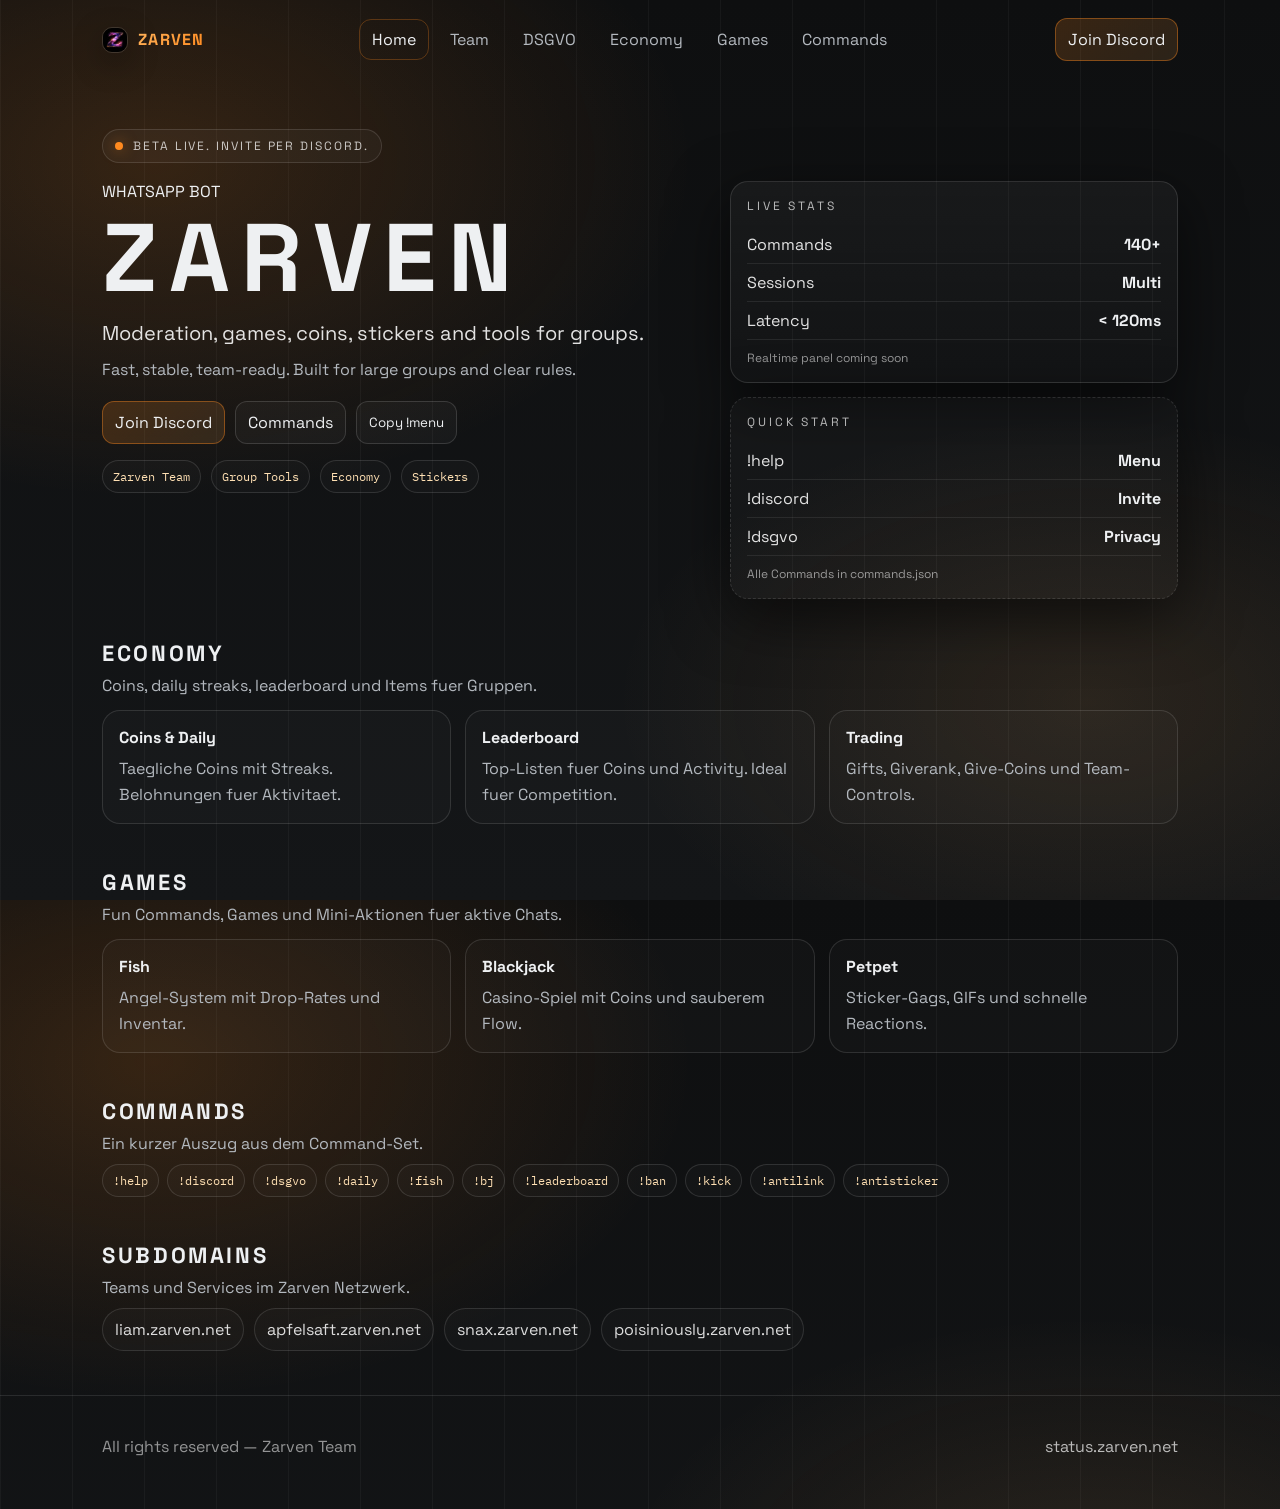
==== index.html @ 430eda23 "grau orange design" ====
<!DOCTYPE html>
<html lang="de">
  <head>
    <meta charset="UTF-8" />
    <meta name="viewport" content="width=device-width,initial-scale=1" />
    <title>Zarven</title>
    <meta name="description" content="Zarven WhatsApp Bot: Moderation, Games, Coins, Sticker, Economy und Tools." />
    <link rel="icon" href="./assets/logo.jpg" type="image/jpeg" />
    <link rel="manifest" href="./assets/manifest.webmanifest" />
    <meta name="theme-color" content="#ff6b00" />
    <link rel="stylesheet" href="./assets/styles.css" />
  </head>
  <body class="home">
    <a class="skip" href="#main">Zum Inhalt</a>

    <header class="topbar" id="home">
      <div class="wrap">
        <a class="brand" href="./index.html" aria-label="Zarven Home">
          <img class="brandLogo" src="./assets/logo.jpg" alt="" width="26" height="26" />
          <span>ZARVEN</span>
        </a>

        <nav class="nav" aria-label="Navigation">
          <a href="./index.html" data-page="home">Home</a>
          <a href="./team/" data-page="team">Team</a>
          <a href="./dsgvo/" data-page="dsgvo">DSGVO</a>
          <a href="#economy">Economy</a>
          <a href="#games">Games</a>
          <a href="#commands">Commands</a>
        </nav>

        <div class="pillbar">
          <a class="btn primary" href="https://discord.gg/UA7vqsvMNF" target="_blank" rel="noreferrer">Join Discord</a>
        </div>
      </div>
    </header>

    <main id="main" class="wrap homeMain">
      <section class="heroWrap" aria-label="Home">
        <div class="beta">
          <span class="betaDot"></span>
          <span>Beta live. Invite per Discord.</span>
        </div>

        <div class="heroGrid">
          <div class="heroCopy">
            <div class="eyebrow">WHATSAPP BOT</div>
            <h1 class="heroTitle">ZARVEN</h1>
            <p class="heroLead" data-i18n="home.tag">Moderation, Games, Coins, Sticker und Tools für Gruppen.</p>
            <p class="heroText" data-i18n="home.about">Schnell, stabil, teamfähig. Gebaut für grosse Gruppen und klare Regeln.</p>
            <div class="heroActions">
              <a class="btn primary" href="https://discord.gg/UA7vqsvMNF" target="_blank" rel="noreferrer">Join Discord</a>
              <a class="btn" href="#commands">Commands</a>
              <button class="btn" type="button" data-copy="!menu">Copy !menu</button>
            </div>
            <div class="heroMeta">
              <span class="metaPill">Zarven Team</span>
              <span class="metaPill">Group Tools</span>
              <span class="metaPill">Economy</span>
              <span class="metaPill">Stickers</span>
            </div>
          </div>
          <div class="heroPanel">
            <div class="panelCard">
              <div class="panelTitle">Live Stats</div>
              <div class="panelRow">
                <span>Commands</span><strong>140+</strong>
              </div>
              <div class="panelRow">
                <span>Sessions</span><strong>Multi</strong>
              </div>
              <div class="panelRow">
                <span>Latency</span><strong>&lt; 120ms</strong>
              </div>
              <div class="panelHint">Realtime panel coming soon</div>
            </div>
            <div class="panelCard ghost">
              <div class="panelTitle">Quick Start</div>
              <div class="panelRow">
                <span>!help</span><strong>Menu</strong>
              </div>
              <div class="panelRow">
                <span>!discord</span><strong>Invite</strong>
              </div>
              <div class="panelRow">
                <span>!dsgvo</span><strong>Privacy</strong>
              </div>
              <div class="panelHint">Alle Commands in commands.json</div>
            </div>
          </div>
        </div>
      </section>

      <section class="section" id="economy" aria-label="Economy">
        <div class="sectionHead">
          <h2>Economy</h2>
          <p>Coins, daily streaks, leaderboard und Items fuer Gruppen.</p>
        </div>
        <div class="cardGrid">
          <div class="featureCard">
            <h3>Coins & Daily</h3>
            <p>Taegliche Coins mit Streaks. Belohnungen fuer Aktivitaet.</p>
          </div>
          <div class="featureCard">
            <h3>Leaderboard</h3>
            <p>Top-Listen fuer Coins und Activity. Ideal fuer Competition.</p>
          </div>
          <div class="featureCard">
            <h3>Trading</h3>
            <p>Gifts, Giverank, Give-Coins und Team-Controls.</p>
          </div>
        </div>
      </section>

      <section class="section" id="games" aria-label="Games">
        <div class="sectionHead">
          <h2>Games</h2>
          <p>Fun Commands, Games und Mini-Aktionen fuer aktive Chats.</p>
        </div>
        <div class="cardGrid">
          <div class="featureCard">
            <h3>Fish</h3>
            <p>Angel-System mit Drop-Rates und Inventar.</p>
          </div>
          <div class="featureCard">
            <h3>Blackjack</h3>
            <p>Casino-Spiel mit Coins und sauberem Flow.</p>
          </div>
          <div class="featureCard">
            <h3>Petpet</h3>
            <p>Sticker-Gags, GIFs und schnelle Reactions.</p>
          </div>
        </div>
      </section>

      <section class="section" id="commands" aria-label="Commands">
        <div class="sectionHead">
          <h2>Commands</h2>
          <p>Ein kurzer Auszug aus dem Command-Set.</p>
        </div>
        <div class="cmdRow">
          <span class="cmdPill">!help</span>
          <span class="cmdPill">!discord</span>
          <span class="cmdPill">!dsgvo</span>
          <span class="cmdPill">!daily</span>
          <span class="cmdPill">!fish</span>
          <span class="cmdPill">!bj</span>
          <span class="cmdPill">!leaderboard</span>
          <span class="cmdPill">!ban</span>
          <span class="cmdPill">!kick</span>
          <span class="cmdPill">!antilink</span>
          <span class="cmdPill">!antisticker</span>
        </div>
      </section>

      <section class="section" aria-label="Services">
        <div class="sectionHead">
          <h2>Subdomains</h2>
          <p>Teams und Services im Zarven Netzwerk.</p>
        </div>
        <div class="serviceGrid">
          <a class="servicePill" href="https://liam.zarven.net" target="_blank" rel="noreferrer">liam.zarven.net</a>
          <a class="servicePill" href="https://apfelsaft.zarven.net" target="_blank" rel="noreferrer">apfelsaft.zarven.net</a>
          <a class="servicePill" href="https://snax.zarven.net" target="_blank" rel="noreferrer">snax.zarven.net</a>
          <a class="servicePill" href="https://poisiniously.zarven.net" target="_blank" rel="noreferrer">poisiniously.zarven.net</a>
        </div>
      </section>
    </main>

    <footer>
      <div class="wrap footerRow">
        <div>All rights reserved — Zarven Team</div>
        <div class="footerLinks">
          <a href="https://status.zarven.net" target="_blank" rel="noreferrer">status.zarven.net</a>
        </div>
      </div>
    </footer>

    <div id="toast" class="toast" role="status" aria-live="polite"></div>
    <script src="./assets/app.js" defer></script>
  </body>
</html>
---- assets/styles.css ----
@import url("https://fonts.googleapis.com/css2?family=Space+Grotesk:wght@400;500;700&family=IBM+Plex+Mono:wght@400;600&display=swap");

:root{
  --bg0:#0e0f10;
  --bg1:#141618;
  --text:#eef0f2;
  --muted:#b3b8be;
  --line:rgba(255,255,255,.10);
  --shadow: 0 18px 60px rgba(0,0,0,.55);
  --accent:#ff8a1f;
  --accent2:#ffb25a;
  --accent3:#ffe0b3;
  --radius:22px;
  --radius2:14px;
  --max:1120px;
  --focus: 0 0 0 3px rgba(255,138,31,.35);
  --mono: "IBM Plex Mono", ui-monospace, SFMono-Regular, Menlo, Monaco, Consolas, "Liberation Mono", "Courier New", monospace;
  --sans: "Space Grotesk", ui-sans-serif, system-ui, -apple-system, Segoe UI, Roboto, Ubuntu, Cantarell, Noto Sans, Arial, "Apple Color Emoji","Segoe UI Emoji";
}

*{box-sizing:border-box}
html{color-scheme:dark}
html,body{height:100%}
body{
  margin:0;
  font-family:var(--sans);
  color:var(--text);
  background:
    radial-gradient(900px 560px at 12% 18%, rgba(255,138,31,.16) 0%, transparent 60%),
    radial-gradient(860px 520px at 85% 78%, rgba(255,178,90,.10) 0%, transparent 55%),
    repeating-linear-gradient(90deg, rgba(255,255,255,.04), rgba(255,255,255,.04) 1px, transparent 1px, transparent 72px),
    linear-gradient(180deg, var(--bg0), var(--bg1));
}

a{color:inherit}
img{max-width:100%; height:auto}
button{font-family:inherit}

.skip{
  position:absolute;
  left:-999px;
  top:12px;
  padding:10px 14px;
  border-radius:12px;
  background:rgba(255,138,31,.18);
  border:1px solid rgba(255,138,31,.35);
}
.skip:focus{left:12px; outline:none; box-shadow:var(--focus)}

.wrap{max-width:var(--max); margin:0 auto; padding:22px}
.topbar{
  position:sticky;
  top:0;
  z-index:50;
  backdrop-filter:saturate(1.2) blur(10px);
  background:rgba(8,8,10,.55);
  border-bottom:1px solid var(--line);
}
.topbar .wrap{
  display:flex;
  align-items:center;
  justify-content:space-between;
  gap:14px;
}
.brand{
  display:flex;
  align-items:center;
  gap:10px;
  text-decoration:none;
  letter-spacing:.08em;
  font-weight:700;
}
.brand svg{width:22px; height:22px}
.brandLogo{
  width:26px;
  height:26px;
  border-radius:10px;
  border:1px solid rgba(255,255,255,.12);
  box-shadow: 0 10px 30px rgba(0,0,0,.35);
  object-fit:cover;
}
.brand span{
  background:linear-gradient(135deg, var(--accent2), var(--accent));
  -webkit-background-clip:text;
  background-clip:text;
  color:transparent;
}

.nav{
  display:flex;
  align-items:center;
  gap:8px;
  flex-wrap:wrap;
  justify-content:flex-end;
}
.nav a{
  text-decoration:none;
  padding:9px 12px;
  border-radius:12px;
  border:1px solid transparent;
  color:var(--muted);
}
.nav a:hover{
  color:var(--text);
  border-color:rgba(255,255,255,.12);
  background:rgba(255,255,255,.03);
}
.nav a[aria-current="page"]{
  color:var(--text);
  border-color:rgba(255,138,31,.28);
  background:rgba(255,138,31,.08);
}

.pillbar{display:flex; gap:8px; align-items:center; justify-content:flex-end; flex-wrap:wrap}
.btn{
  display:inline-flex;
  align-items:center;
  gap:8px;
  padding:10px 12px;
  border-radius:12px;
  border:1px solid rgba(255,255,255,.14);
  background:rgba(255,255,255,.03);
  color:var(--text);
  text-decoration:none;
  cursor:pointer;
  transition:transform .08s ease, background .2s ease, border-color .2s ease;
}
.btn:hover{background:rgba(255,255,255,.06)}
.btn:active{transform:translateY(1px)}
.btn:focus{outline:none; box-shadow:var(--focus)}
.btn.primary{
  border-color:rgba(255,138,31,.40);
  background:linear-gradient(135deg, rgba(255,138,31,.18), rgba(255,178,90,.12));
}
.btn.primary:hover{border-color:rgba(255,138,31,.70)}
.btn.discord{
  border-color:rgba(88,101,242,.55);
  background:linear-gradient(135deg, rgba(88,101,242,.22), rgba(88,101,242,.08));
}
.btn.discord:hover{border-color:rgba(88,101,242,.85)}
.btn .icon{width:18px; height:18px; display:inline-block}

.hero{padding:44px 0 24px}
.heroGrid{
  display:grid;
  grid-template-columns: 1.15fr .85fr;
  gap:18px;
  align-items:stretch;
}
.panel{
  background:linear-gradient(180deg, rgba(255,255,255,.03), rgba(255,255,255,.01));
  border:1px solid var(--line);
  border-radius:var(--radius);
  box-shadow:var(--shadow);
}
.panelInner{padding:22px}
.title{
  font-size:clamp(34px, 5vw, 64px);
  line-height:1.04;
  letter-spacing:.08em;
  margin:0;
}
.title .grad{
  background:linear-gradient(135deg, var(--accent2), var(--accent));
  -webkit-background-clip:text;
  background-clip:text;
  color:transparent;
}
.lead{
  margin:14px 0 0;
  color:var(--muted);
  font-size:clamp(15px, 1.4vw, 18px);
  line-height:1.6;
}

.quick{display:grid; grid-template-columns:1fr; gap:12px}
.chip{
  display:flex;
  align-items:flex-start;
  gap:12px;
  padding:14px;
  border-radius:var(--radius2);
  border:1px solid rgba(255,255,255,.10);
  background:rgba(0,0,0,.15);
}
.chip .k{
  width:34px;
  height:34px;
  border-radius:12px;
  display:grid;
  place-items:center;
  background:rgba(255,138,31,.14);
  border:1px solid rgba(255,138,31,.26);
  flex:0 0 auto;
}
.chip h3{margin:0; font-size:14px; letter-spacing:.04em}
.chip p{margin:6px 0 0; color:var(--muted); font-size:13px; line-height:1.45}

.grid{
  display:grid;
  grid-template-columns:repeat(12, 1fr);
  gap:14px;
  padding:24px 0 40px;
}
.card{
  grid-column:span 4;
  padding:18px;
  border-radius:var(--radius);
  border:1px solid var(--line);
  background:linear-gradient(180deg, rgba(255,255,255,.03), rgba(255,255,255,.01));
}
.card h2{margin:0; font-size:16px; letter-spacing:.08em; text-transform:uppercase}
.card p{margin:10px 0 0; color:var(--muted); line-height:1.6}
.card ul{margin:10px 0 0; padding:0 0 0 18px; color:var(--muted); line-height:1.7}

.sep{height:1px; background:var(--line); margin:10px 0 0}
.small{font-size:12px; color:rgba(255,255,255,.55)}

.form{
  display:grid;
  grid-template-columns: 1fr 1fr;
  gap:12px;
  margin-top:12px;
}
.field{display:flex; flex-direction:column; gap:6px}
.field label{font-size:12px; color:rgba(255,255,255,.70); letter-spacing:.06em; text-transform:uppercase}
.field input,.field textarea{
  padding:12px 12px;
  border-radius:14px;
  border:1px solid rgba(255,255,255,.14);
  background:rgba(0,0,0,.18);
  color:var(--text);
}
.field input:focus,.field textarea:focus{outline:none; box-shadow:var(--focus); border-color:rgba(255,107,0,.45)}
.field textarea{min-height:120px; resize:vertical}
.form .wide{grid-column:1/-1}

.toast{
  position:fixed;
  left:50%;
  bottom:18px;
  transform:translateX(-50%);
  padding:10px 12px;
  border-radius:14px;
  border:1px solid rgba(255,255,255,.14);
  background:rgba(10,10,12,.70);
  backdrop-filter: blur(10px);
  box-shadow: var(--shadow);
  color:rgba(255,255,255,.88);
  font-size:13px;
  opacity:0;
  pointer-events:none;
  transition: opacity .18s ease, transform .18s ease;
}
.toast.show{opacity:1; transform:translateX(-50%) translateY(-2px)}

footer{
  border-top:1px solid var(--line);
  padding:18px 0 30px;
  color:rgba(255,255,255,.55);
}
footer .wrap{
  display:flex;
  align-items:center;
  justify-content:space-between;
  gap:12px;
  flex-wrap:wrap;
}
.footerRow a{
  color:rgba(255,255,255,.70);
  text-decoration:none;
}
.footerRow a:hover{color:var(--text)}
.footerLinks{display:flex; gap:12px; align-items:center; flex-wrap:wrap}

/* Home (fullscreen, no cards) */
body.home .topbar{
  background:transparent;
  border-bottom:0;
  backdrop-filter:none;
}
body.home .topbar .wrap{padding-top:18px; padding-bottom:18px}
body.home .nav a{background:transparent}

.homeMain{
  min-height:calc(100vh - 96px - 76px);
  display:block;
}
.heroWrap{padding:28px 0 18px}
.beta{
  display:inline-flex;
  align-items:center;
  gap:10px;
  font-size:12px;
  letter-spacing:.16em;
  text-transform:uppercase;
  color:rgba(255,255,255,.75);
  padding:8px 12px;
  border:1px solid rgba(255,255,255,.12);
  border-radius:999px;
  background:rgba(255,255,255,.03);
}
.betaDot{
  width:8px;
  height:8px;
  border-radius:50%;
  background:var(--accent);
  box-shadow:0 0 14px rgba(255,138,31,.55);
}
.heroGrid{
  display:grid;
  grid-template-columns:1.15fr .85fr;
  gap:22px;
  align-items:stretch;
  margin-top:18px;
}
.heroCopy{animation:fadeUp .6s ease both}
.heroPanel{display:grid; gap:14px; animation:fadeUp .8s ease both}
.heroTitle{
  font-size:clamp(48px, 9vw, 96px);
  line-height:1;
  letter-spacing:.12em;
  margin:8px 0 0;
  color:var(--text);
}
.heroLead{
  margin:14px 0 0;
  font-size:clamp(16px, 1.8vw, 20px);
  color:rgba(255,255,255,.88);
  max-width:60ch;
}
.heroText{
  margin:10px 0 0;
  color:var(--muted);
  line-height:1.7;
  max-width:64ch;
}
.heroActions{
  display:flex;
  gap:10px;
  flex-wrap:wrap;
  margin-top:18px;
}
.heroMeta{
  display:flex;
  gap:10px;
  flex-wrap:wrap;
  margin-top:16px;
}
.metaPill{
  font-family:var(--mono);
  font-size:12px;
  padding:8px 10px;
  border-radius:999px;
  border:1px solid rgba(255,255,255,.12);
  color:var(--accent3);
  background:rgba(255,255,255,.02);
}
.panelCard{
  border:1px solid rgba(255,255,255,.12);
  border-radius:18px;
  padding:16px;
  background:linear-gradient(180deg, rgba(255,255,255,.04), rgba(255,255,255,.01));
  box-shadow:var(--shadow);
}
.panelCard.ghost{
  background:rgba(255,255,255,.02);
  border-style:dashed;
}
.panelTitle{
  font-size:12px;
  letter-spacing:.24em;
  text-transform:uppercase;
  color:rgba(255,255,255,.70);
  margin-bottom:12px;
}
.panelRow{
  display:flex;
  justify-content:space-between;
  padding:8px 0;
  border-bottom:1px solid rgba(255,255,255,.08);
  color:rgba(255,255,255,.88);
}
.panelRow strong{color:var(--text)}
.panelRow:last-of-type{border-bottom:0}
.panelHint{
  margin-top:10px;
  font-size:12px;
  color:rgba(255,255,255,.55);
}
.section{padding:22px 0}
.sectionHead h2{
  margin:0;
  font-size:22px;
  letter-spacing:.12em;
  text-transform:uppercase;
}
.sectionHead p{
  margin:8px 0 0;
  color:var(--muted);
}
.cardGrid{
  display:grid;
  grid-template-columns:repeat(3, 1fr);
  gap:14px;
  margin-top:14px;
}
.featureCard{
  border:1px solid rgba(255,255,255,.12);
  border-radius:18px;
  padding:16px;
  background:rgba(255,255,255,.02);
}
.featureCard h3{
  margin:0;
  font-size:16px;
}
.featureCard p{
  margin:8px 0 0;
  color:var(--muted);
  line-height:1.6;
}
.cmdRow{
  display:flex;
  flex-wrap:wrap;
  gap:8px;
  margin-top:10px;
}
.cmdPill{
  font-family:var(--mono);
  font-size:12px;
  padding:8px 10px;
  border-radius:999px;
  border:1px solid rgba(255,255,255,.12);
  background:rgba(255,255,255,.02);
  color:var(--accent3);
}
.homeServices{margin-top:18px}
.serviceGrid{
  display:flex;
  flex-wrap:wrap;
  gap:10px;
  margin-top:10px;
}
.servicePill{
  display:inline-flex;
  align-items:center;
  padding:10px 12px;
  border-radius:999px;
  border:1px solid rgba(255,255,255,.12);
  background:rgba(255,255,255,.02);
  text-decoration:none;
  color:rgba(255,255,255,.85);
}
.servicePill:hover{
  background:rgba(255,255,255,.05);
  border-color:rgba(255,255,255,.18);
  color:var(--text);
}
.homeMeta{margin-top:18px}

@keyframes fadeUp{
  from{opacity:0; transform:translateY(10px)}
  to{opacity:1; transform:translateY(0)}
}

@media (max-width: 920px){
  .heroGrid{grid-template-columns:1fr}
  .card{grid-column:span 6}
  .homeGrid{grid-template-columns:1fr}
  .cardGrid{grid-template-columns:1fr}
}
@media (max-width: 620px){
  .wrap{padding:16px}
  .card{grid-column:1/-1}
  .form{grid-template-columns:1fr}
  .homeMain{min-height:calc(100vh - 84px - 86px)}
}
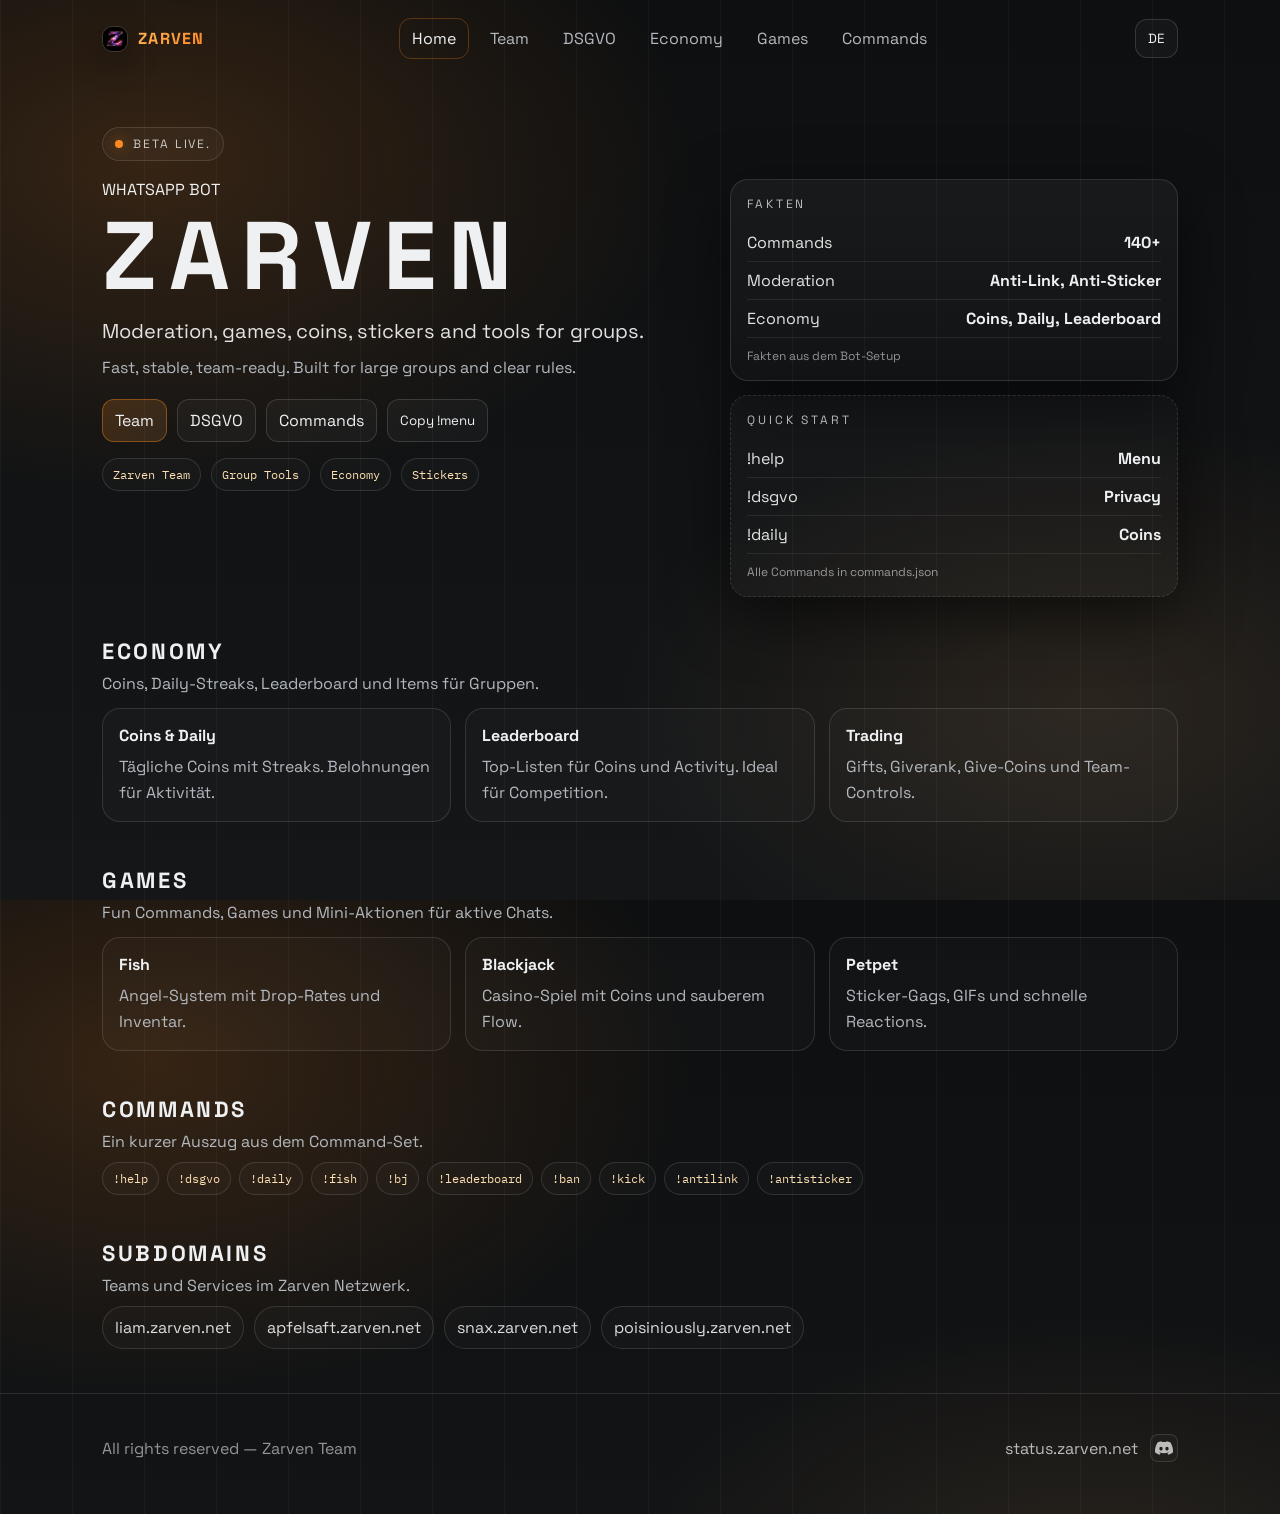
==== commit bbe48c60: "Umlaute, Discord nur im Footer" ====
--- a/index.html
+++ b/index.html
@@ -30,7 +30,7 @@
         </nav>
 
         <div class="pillbar">
-          <a class="btn primary" href="https://discord.gg/UA7vqsvMNF" target="_blank" rel="noreferrer">Join Discord</a>
+          <button class="btn" id="langBtn" type="button" aria-pressed="false">EN</button>
         </div>
       </div>
     </header>
@@ -39,7 +39,7 @@
       <section class="heroWrap" aria-label="Home">
         <div class="beta">
           <span class="betaDot"></span>
-          <span>Beta live. Invite per Discord.</span>
+          <span>Beta live.</span>
         </div>
 
         <div class="heroGrid">
@@ -47,9 +47,10 @@
             <div class="eyebrow">WHATSAPP BOT</div>
             <h1 class="heroTitle">ZARVEN</h1>
             <p class="heroLead" data-i18n="home.tag">Moderation, Games, Coins, Sticker und Tools für Gruppen.</p>
-            <p class="heroText" data-i18n="home.about">Schnell, stabil, teamfähig. Gebaut für grosse Gruppen und klare Regeln.</p>
+            <p class="heroText" data-i18n="home.about">Schnell, stabil, teamfähig. Gebaut für große Gruppen und klare Regeln.</p>
             <div class="heroActions">
-              <a class="btn primary" href="https://discord.gg/UA7vqsvMNF" target="_blank" rel="noreferrer">Join Discord</a>
+              <a class="btn primary" href="./team/">Team</a>
+              <a class="btn" href="./dsgvo/">DSGVO</a>
               <a class="btn" href="#commands">Commands</a>
               <button class="btn" type="button" data-copy="!menu">Copy !menu</button>
             </div>
@@ -62,17 +63,17 @@
           </div>
           <div class="heroPanel">
             <div class="panelCard">
-              <div class="panelTitle">Live Stats</div>
+              <div class="panelTitle">Fakten</div>
               <div class="panelRow">
                 <span>Commands</span><strong>140+</strong>
               </div>
               <div class="panelRow">
-                <span>Sessions</span><strong>Multi</strong>
+                <span>Moderation</span><strong>Anti-Link, Anti-Sticker</strong>
               </div>
               <div class="panelRow">
-                <span>Latency</span><strong>&lt; 120ms</strong>
+                <span>Economy</span><strong>Coins, Daily, Leaderboard</strong>
               </div>
-              <div class="panelHint">Realtime panel coming soon</div>
+              <div class="panelHint">Fakten aus dem Bot-Setup</div>
             </div>
             <div class="panelCard ghost">
               <div class="panelTitle">Quick Start</div>
@@ -80,10 +81,10 @@
                 <span>!help</span><strong>Menu</strong>
               </div>
               <div class="panelRow">
-                <span>!discord</span><strong>Invite</strong>
+                <span>!dsgvo</span><strong>Privacy</strong>
               </div>
               <div class="panelRow">
-                <span>!dsgvo</span><strong>Privacy</strong>
+                <span>!daily</span><strong>Coins</strong>
               </div>
               <div class="panelHint">Alle Commands in commands.json</div>
             </div>
@@ -94,16 +95,16 @@
       <section class="section" id="economy" aria-label="Economy">
         <div class="sectionHead">
           <h2>Economy</h2>
-          <p>Coins, daily streaks, leaderboard und Items fuer Gruppen.</p>
+          <p>Coins, Daily-Streaks, Leaderboard und Items für Gruppen.</p>
         </div>
         <div class="cardGrid">
           <div class="featureCard">
             <h3>Coins & Daily</h3>
-            <p>Taegliche Coins mit Streaks. Belohnungen fuer Aktivitaet.</p>
+            <p>Tägliche Coins mit Streaks. Belohnungen für Aktivität.</p>
           </div>
           <div class="featureCard">
             <h3>Leaderboard</h3>
-            <p>Top-Listen fuer Coins und Activity. Ideal fuer Competition.</p>
+            <p>Top-Listen für Coins und Activity. Ideal für Competition.</p>
           </div>
           <div class="featureCard">
             <h3>Trading</h3>
@@ -115,7 +116,7 @@
       <section class="section" id="games" aria-label="Games">
         <div class="sectionHead">
           <h2>Games</h2>
-          <p>Fun Commands, Games und Mini-Aktionen fuer aktive Chats.</p>
+          <p>Fun Commands, Games und Mini-Aktionen für aktive Chats.</p>
         </div>
         <div class="cardGrid">
           <div class="featureCard">
@@ -140,7 +141,6 @@
         </div>
         <div class="cmdRow">
           <span class="cmdPill">!help</span>
-          <span class="cmdPill">!discord</span>
           <span class="cmdPill">!dsgvo</span>
           <span class="cmdPill">!daily</span>
           <span class="cmdPill">!fish</span>
@@ -172,6 +172,11 @@
         <div>All rights reserved — Zarven Team</div>
         <div class="footerLinks">
           <a href="https://status.zarven.net" target="_blank" rel="noreferrer">status.zarven.net</a>
+          <a class="discordIconLink" href="https://discord.gg/UA7vqsvMNF" target="_blank" rel="noreferrer" aria-label="Discord">
+            <svg viewBox="0 0 24 24" aria-hidden="true">
+              <path fill="currentColor" d="M20.317 4.37a19.791 19.791 0 0 0-4.885-1.515.074.074 0 0 0-.079.037c-.21.375-.444.864-.608 1.25a18.27 18.27 0 0 0-5.487 0 12.64 12.64 0 0 0-.617-1.25.077.077 0 0 0-.079-.037A19.736 19.736 0 0 0 3.677 4.37a.07.07 0 0 0-.032.027C.533 9.046-.32 13.58.099 18.057a.082.082 0 0 0 .031.057 19.9 19.9 0 0 0 5.993 3.03.078.078 0 0 0 .084-.028 14.09 14.09 0 0 0 1.226-1.994.076.076 0 0 0-.041-.106 13.107 13.107 0 0 1-1.872-.892.077.077 0 0 1-.008-.128 10.2 10.2 0 0 0 .372-.292.074.074 0 0 1 .077-.01c3.928 1.793 8.18 1.793 12.062 0a.074.074 0 0 1 .078.01c.12.098.246.198.373.292a.077.077 0 0 1-.006.127 12.299 12.299 0 0 1-1.873.892.077.077 0 0 0-.041.107c.36.698.772 1.362 1.225 1.993a.076.076 0 0 0 .084.028 19.839 19.839 0 0 0 6.002-3.03.077.077 0 0 0 .032-.054c.5-5.177-.838-9.674-3.549-13.66a.061.061 0 0 0-.031-.03zM8.02 15.33c-1.183 0-2.157-1.085-2.157-2.419 0-1.333.956-2.419 2.157-2.419 1.21 0 2.176 1.096 2.157 2.42 0 1.333-.956 2.418-2.157 2.418zm7.975 0c-1.183 0-2.157-1.085-2.157-2.419 0-1.333.955-2.419 2.157-2.419 1.21 0 2.176 1.096 2.157 2.42 0 1.333-.946 2.418-2.157 2.418z"/>
+            </svg>
+          </a>
         </div>
       </div>
     </footer>
--- a/assets/styles.css
+++ b/assets/styles.css
@@ -272,6 +272,27 @@
 }
 .footerRow a:hover{color:var(--text)}
 .footerLinks{display:flex; gap:12px; align-items:center; flex-wrap:wrap}
+.discordIconLink{
+  display:inline-flex;
+  align-items:center;
+  justify-content:center;
+  width:28px;
+  height:28px;
+  border-radius:8px;
+  border:1px solid rgba(255,255,255,.12);
+  color:rgba(255,255,255,.85);
+  text-decoration:none;
+  background:rgba(255,255,255,.02);
+}
+.discordIconLink:hover{
+  color:var(--text);
+  background:rgba(255,255,255,.05);
+  border-color:rgba(255,255,255,.20);
+}
+.discordIconLink svg{
+  width:18px;
+  height:18px;
+}
 
 /* Home (fullscreen, no cards) */
 body.home .topbar{
@@ -459,6 +480,32 @@
 }
 .homeMeta{margin-top:18px}
 
+.teamGrid{
+  display:grid;
+  grid-template-columns:repeat(2, 1fr);
+  gap:14px;
+}
+.teamCard{
+  border:1px solid rgba(255,255,255,.12);
+  border-radius:18px;
+  padding:16px;
+  background:linear-gradient(180deg, rgba(255,255,255,.04), rgba(255,255,255,.01));
+  box-shadow:var(--shadow);
+}
+.teamName{
+  font-size:18px;
+  letter-spacing:.08em;
+  text-transform:uppercase;
+}
+.teamRole{
+  margin-top:6px;
+  color:var(--muted);
+  font-size:13px;
+  letter-spacing:.14em;
+  text-transform:uppercase;
+}
+.teamLinks{margin-top:12px}
+
 @keyframes fadeUp{
   from{opacity:0; transform:translateY(10px)}
   to{opacity:1; transform:translateY(0)}
@@ -469,6 +516,7 @@
   .card{grid-column:span 6}
   .homeGrid{grid-template-columns:1fr}
   .cardGrid{grid-template-columns:1fr}
+  .teamGrid{grid-template-columns:1fr}
 }
 @media (max-width: 620px){
   .wrap{padding:16px}
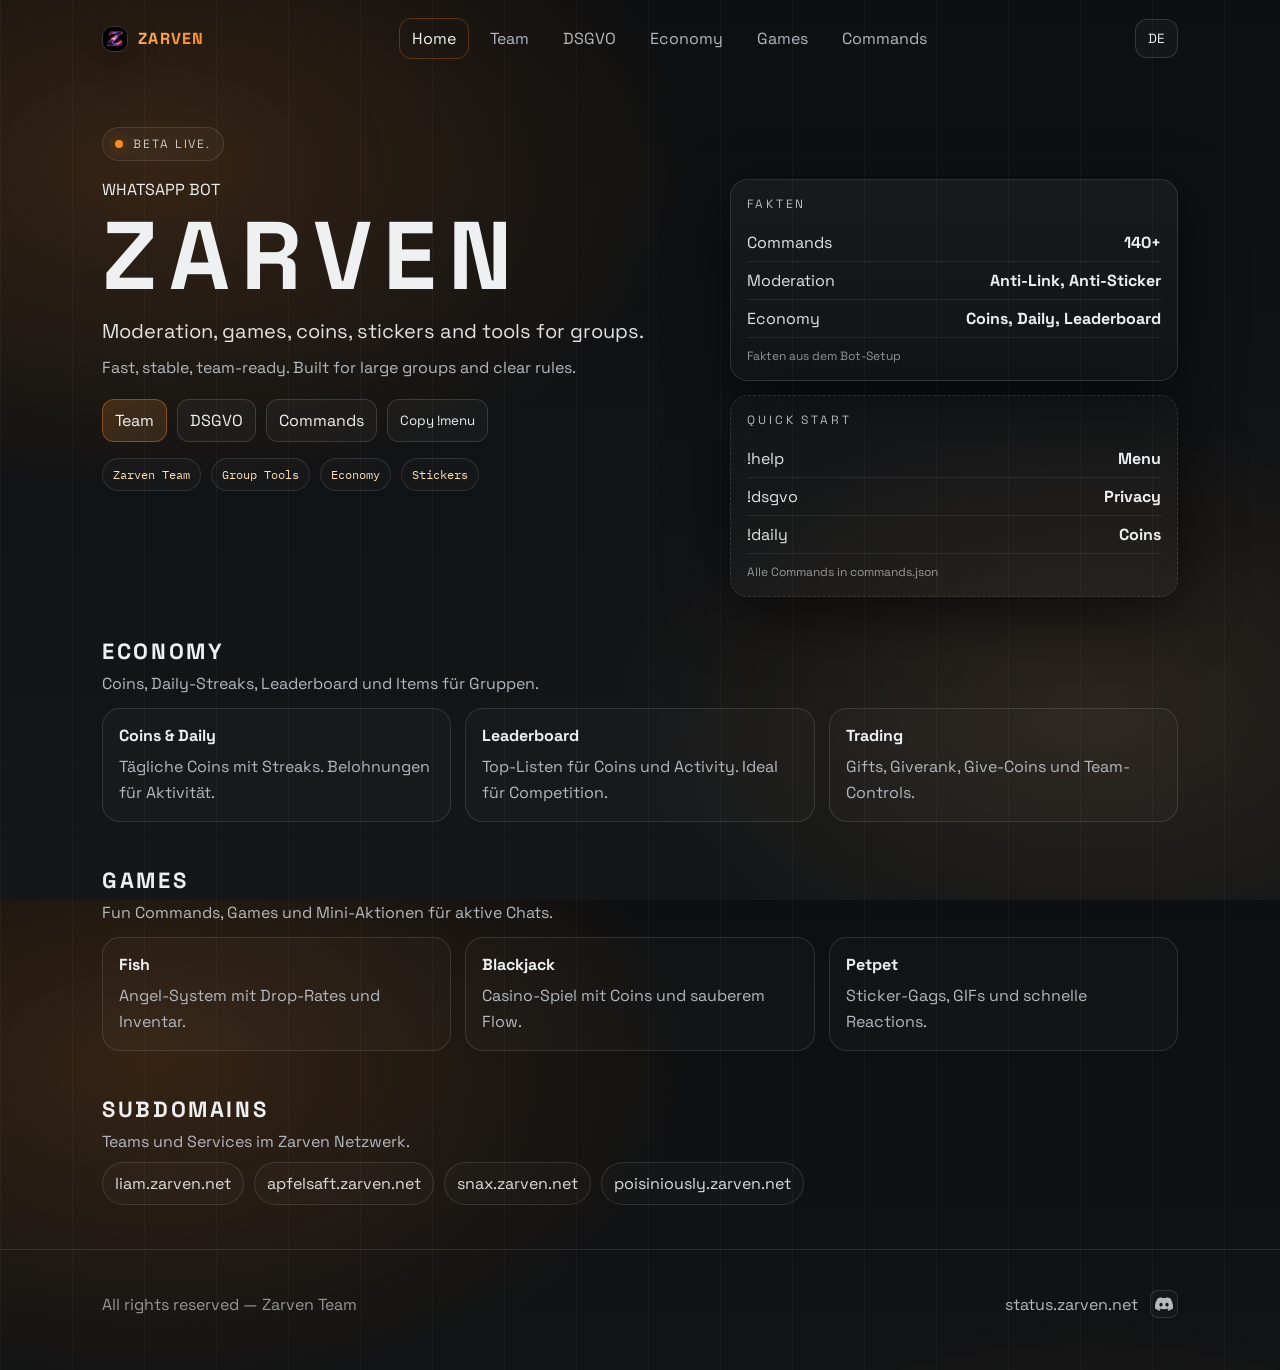
==== commit a1fd7026: "Commands-Seite aus commands.json" ====
--- a/index.html
+++ b/index.html
@@ -26,7 +26,7 @@
           <a href="./dsgvo/" data-page="dsgvo">DSGVO</a>
           <a href="#economy">Economy</a>
           <a href="#games">Games</a>
-          <a href="#commands">Commands</a>
+          <a href="./commands/">Commands</a>
         </nav>
 
         <div class="pillbar">
@@ -51,7 +51,7 @@
             <div class="heroActions">
               <a class="btn primary" href="./team/">Team</a>
               <a class="btn" href="./dsgvo/">DSGVO</a>
-              <a class="btn" href="#commands">Commands</a>
+              <a class="btn" href="./commands/">Commands</a>
               <button class="btn" type="button" data-copy="!menu">Copy !menu</button>
             </div>
             <div class="heroMeta">
@@ -134,25 +134,6 @@
         </div>
       </section>
 
-      <section class="section" id="commands" aria-label="Commands">
-        <div class="sectionHead">
-          <h2>Commands</h2>
-          <p>Ein kurzer Auszug aus dem Command-Set.</p>
-        </div>
-        <div class="cmdRow">
-          <span class="cmdPill">!help</span>
-          <span class="cmdPill">!dsgvo</span>
-          <span class="cmdPill">!daily</span>
-          <span class="cmdPill">!fish</span>
-          <span class="cmdPill">!bj</span>
-          <span class="cmdPill">!leaderboard</span>
-          <span class="cmdPill">!ban</span>
-          <span class="cmdPill">!kick</span>
-          <span class="cmdPill">!antilink</span>
-          <span class="cmdPill">!antisticker</span>
-        </div>
-      </section>
-
       <section class="section" aria-label="Services">
         <div class="sectionHead">
           <h2>Subdomains</h2>
--- a/assets/styles.css
+++ b/assets/styles.css
@@ -480,6 +480,53 @@
 }
 .homeMeta{margin-top:18px}
 
+.commandsSearch{
+  display:flex;
+  align-items:center;
+  gap:12px;
+  margin-top:14px;
+  flex-wrap:wrap;
+}
+.commandsSearch input{
+  flex:1 1 320px;
+  padding:12px 12px;
+  border-radius:12px;
+  border:1px solid rgba(255,255,255,.14);
+  background:rgba(0,0,0,.25);
+  color:var(--text);
+}
+.commandsSearch input:focus{outline:none; box-shadow:var(--focus); border-color:rgba(255,138,31,.45)}
+.commandsMeta{
+  font-size:12px;
+  color:rgba(255,255,255,.65);
+}
+.commandsGrid{
+  display:grid;
+  grid-template-columns:repeat(2, 1fr);
+  gap:12px;
+  margin-top:16px;
+}
+.commandCard{
+  border:1px solid rgba(255,255,255,.12);
+  border-radius:16px;
+  padding:14px;
+  background:rgba(255,255,255,.02);
+}
+.commandName{
+  font-family:var(--mono);
+  font-size:13px;
+  color:var(--accent3);
+}
+.commandDesc{
+  margin-top:8px;
+  color:var(--muted);
+  line-height:1.6;
+  font-size:13px;
+}
+.commandError{
+  color:rgba(255,255,255,.70);
+}
+
 .teamGrid{
   display:grid;
   grid-template-columns:repeat(2, 1fr);
@@ -517,6 +564,7 @@
   .homeGrid{grid-template-columns:1fr}
   .cardGrid{grid-template-columns:1fr}
   .teamGrid{grid-template-columns:1fr}
+  .commandsGrid{grid-template-columns:1fr}
 }
 @media (max-width: 620px){
   .wrap{padding:16px}
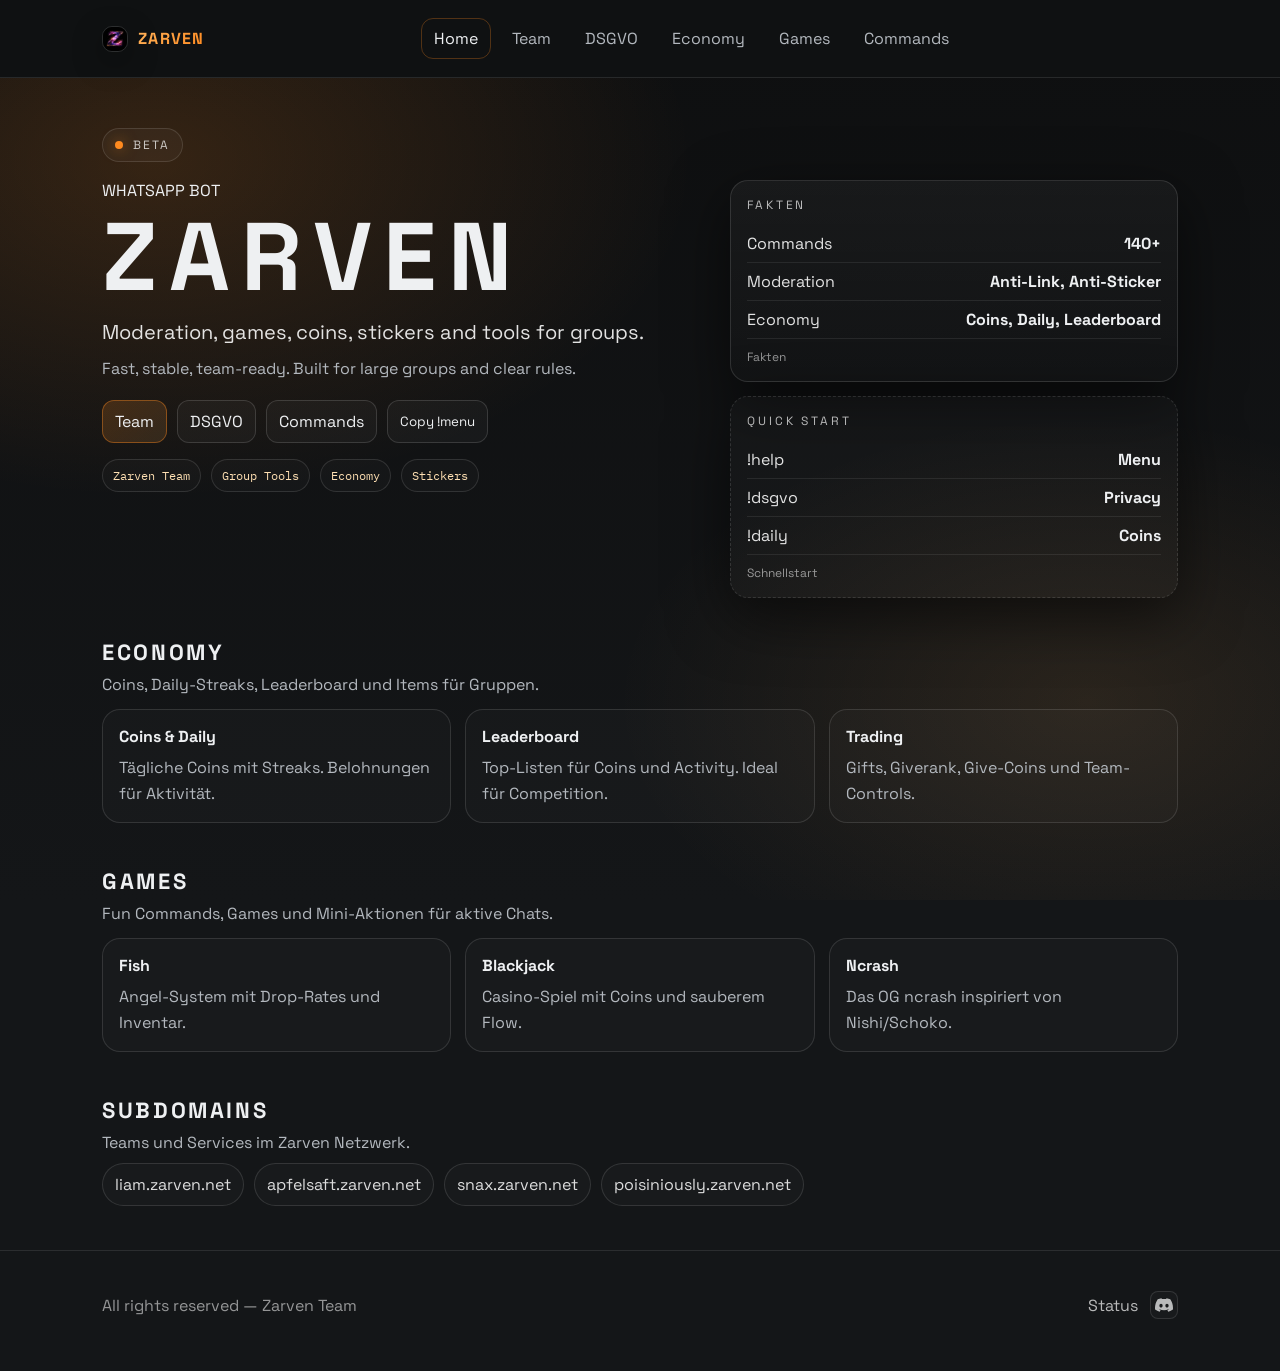
==== commit 46baf812: "Tooltips entfernt" ====
--- a/index.html
+++ b/index.html
@@ -29,9 +29,7 @@
           <a href="./commands/">Commands</a>
         </nav>
 
-        <div class="pillbar">
-          <button class="btn" id="langBtn" type="button" aria-pressed="false">EN</button>
-        </div>
+        <div class="pillbar"></div>
       </div>
     </header>
 
@@ -39,7 +37,7 @@
       <section class="heroWrap" aria-label="Home">
         <div class="beta">
           <span class="betaDot"></span>
-          <span>Beta live.</span>
+          <span>Beta</span>
         </div>
 
         <div class="heroGrid">
@@ -73,7 +71,7 @@
               <div class="panelRow">
                 <span>Economy</span><strong>Coins, Daily, Leaderboard</strong>
               </div>
-              <div class="panelHint">Fakten aus dem Bot-Setup</div>
+              <div class="panelHint">Fakten</div>
             </div>
             <div class="panelCard ghost">
               <div class="panelTitle">Quick Start</div>
@@ -86,7 +84,7 @@
               <div class="panelRow">
                 <span>!daily</span><strong>Coins</strong>
               </div>
-              <div class="panelHint">Alle Commands in commands.json</div>
+              <div class="panelHint">Schnellstart</div>
             </div>
           </div>
         </div>
@@ -128,8 +126,8 @@
             <p>Casino-Spiel mit Coins und sauberem Flow.</p>
           </div>
           <div class="featureCard">
-            <h3>Petpet</h3>
-            <p>Sticker-Gags, GIFs und schnelle Reactions.</p>
+            <h3>Ncrash</h3>
+            <p>Das OG ncrash inspiriert von Nishi/Schoko.</p>
           </div>
         </div>
       </section>
@@ -152,7 +150,7 @@
       <div class="wrap footerRow">
         <div>All rights reserved — Zarven Team</div>
         <div class="footerLinks">
-          <a href="https://status.zarven.net" target="_blank" rel="noreferrer">status.zarven.net</a>
+          <a href="https://status.zarven.net" target="_blank" rel="noreferrer">Status</a>
           <a class="discordIconLink" href="https://discord.gg/UA7vqsvMNF" target="_blank" rel="noreferrer" aria-label="Discord">
             <svg viewBox="0 0 24 24" aria-hidden="true">
               <path fill="currentColor" d="M20.317 4.37a19.791 19.791 0 0 0-4.885-1.515.074.074 0 0 0-.079.037c-.21.375-.444.864-.608 1.25a18.27 18.27 0 0 0-5.487 0 12.64 12.64 0 0 0-.617-1.25.077.077 0 0 0-.079-.037A19.736 19.736 0 0 0 3.677 4.37a.07.07 0 0 0-.032.027C.533 9.046-.32 13.58.099 18.057a.082.082 0 0 0 .031.057 19.9 19.9 0 0 0 5.993 3.03.078.078 0 0 0 .084-.028 14.09 14.09 0 0 0 1.226-1.994.076.076 0 0 0-.041-.106 13.107 13.107 0 0 1-1.872-.892.077.077 0 0 1-.008-.128 10.2 10.2 0 0 0 .372-.292.074.074 0 0 1 .077-.01c3.928 1.793 8.18 1.793 12.062 0a.074.074 0 0 1 .078.01c.12.098.246.198.373.292a.077.077 0 0 1-.006.127 12.299 12.299 0 0 1-1.873.892.077.077 0 0 0-.041.107c.36.698.772 1.362 1.225 1.993a.076.076 0 0 0 .084.028 19.839 19.839 0 0 0 6.002-3.03.077.077 0 0 0 .032-.054c.5-5.177-.838-9.674-3.549-13.66a.061.061 0 0 0-.031-.03zM8.02 15.33c-1.183 0-2.157-1.085-2.157-2.419 0-1.333.956-2.419 2.157-2.419 1.21 0 2.176 1.096 2.157 2.42 0 1.333-.956 2.418-2.157 2.418zm7.975 0c-1.183 0-2.157-1.085-2.157-2.419 0-1.333.955-2.419 2.157-2.419 1.21 0 2.176 1.096 2.157 2.42 0 1.333-.946 2.418-2.157 2.418z"/>
--- a/assets/styles.css
+++ b/assets/styles.css
@@ -19,17 +19,28 @@
 }
 
 *{box-sizing:border-box}
-html{color-scheme:dark}
+html{color-scheme:dark; background:var(--bg1)}
 html,body{height:100%}
 body{
   margin:0;
   font-family:var(--sans);
   color:var(--text);
+  background:transparent;
+}
+
+body::before{
+  content:"";
+  position:fixed;
+  inset:0;
+  pointer-events:none;
   background:
     radial-gradient(900px 560px at 12% 18%, rgba(255,138,31,.16) 0%, transparent 60%),
     radial-gradient(860px 520px at 85% 78%, rgba(255,178,90,.10) 0%, transparent 55%),
-    repeating-linear-gradient(90deg, rgba(255,255,255,.04), rgba(255,255,255,.04) 1px, transparent 1px, transparent 72px),
-    linear-gradient(180deg, var(--bg0), var(--bg1));
+    linear-gradient(180deg, var(--bg0), var(--bg1)),
+    repeating-linear-gradient(90deg, rgba(255,255,255,.03), rgba(255,255,255,.03) 1px, transparent 1px, transparent 72px),
+    repeating-linear-gradient(0deg, rgba(255,255,255,.025), rgba(255,255,255,.025) 1px, transparent 1px, transparent 72px);
+  opacity:1;
+  z-index:-1;
 }
 
 a{color:inherit}
@@ -52,8 +63,8 @@
   position:sticky;
   top:0;
   z-index:50;
-  backdrop-filter:saturate(1.2) blur(10px);
-  background:rgba(8,8,10,.55);
+  backdrop-filter:none;
+  background:#0f1112;
   border-bottom:1px solid var(--line);
 }
 .topbar .wrap{
@@ -295,11 +306,6 @@
 }
 
 /* Home (fullscreen, no cards) */
-body.home .topbar{
-  background:transparent;
-  border-bottom:0;
-  backdrop-filter:none;
-}
 body.home .topbar .wrap{padding-top:18px; padding-bottom:18px}
 body.home .nav a{background:transparent}
 
@@ -511,6 +517,9 @@
   border-radius:16px;
   padding:14px;
   background:rgba(255,255,255,.02);
+  min-height:140px;
+  display:flex;
+  flex-direction:column;
 }
 .commandName{
   font-family:var(--mono);
@@ -538,6 +547,9 @@
   padding:16px;
   background:linear-gradient(180deg, rgba(255,255,255,.04), rgba(255,255,255,.01));
   box-shadow:var(--shadow);
+  min-height:140px;
+  display:flex;
+  flex-direction:column;
 }
 .teamName{
   font-size:18px;
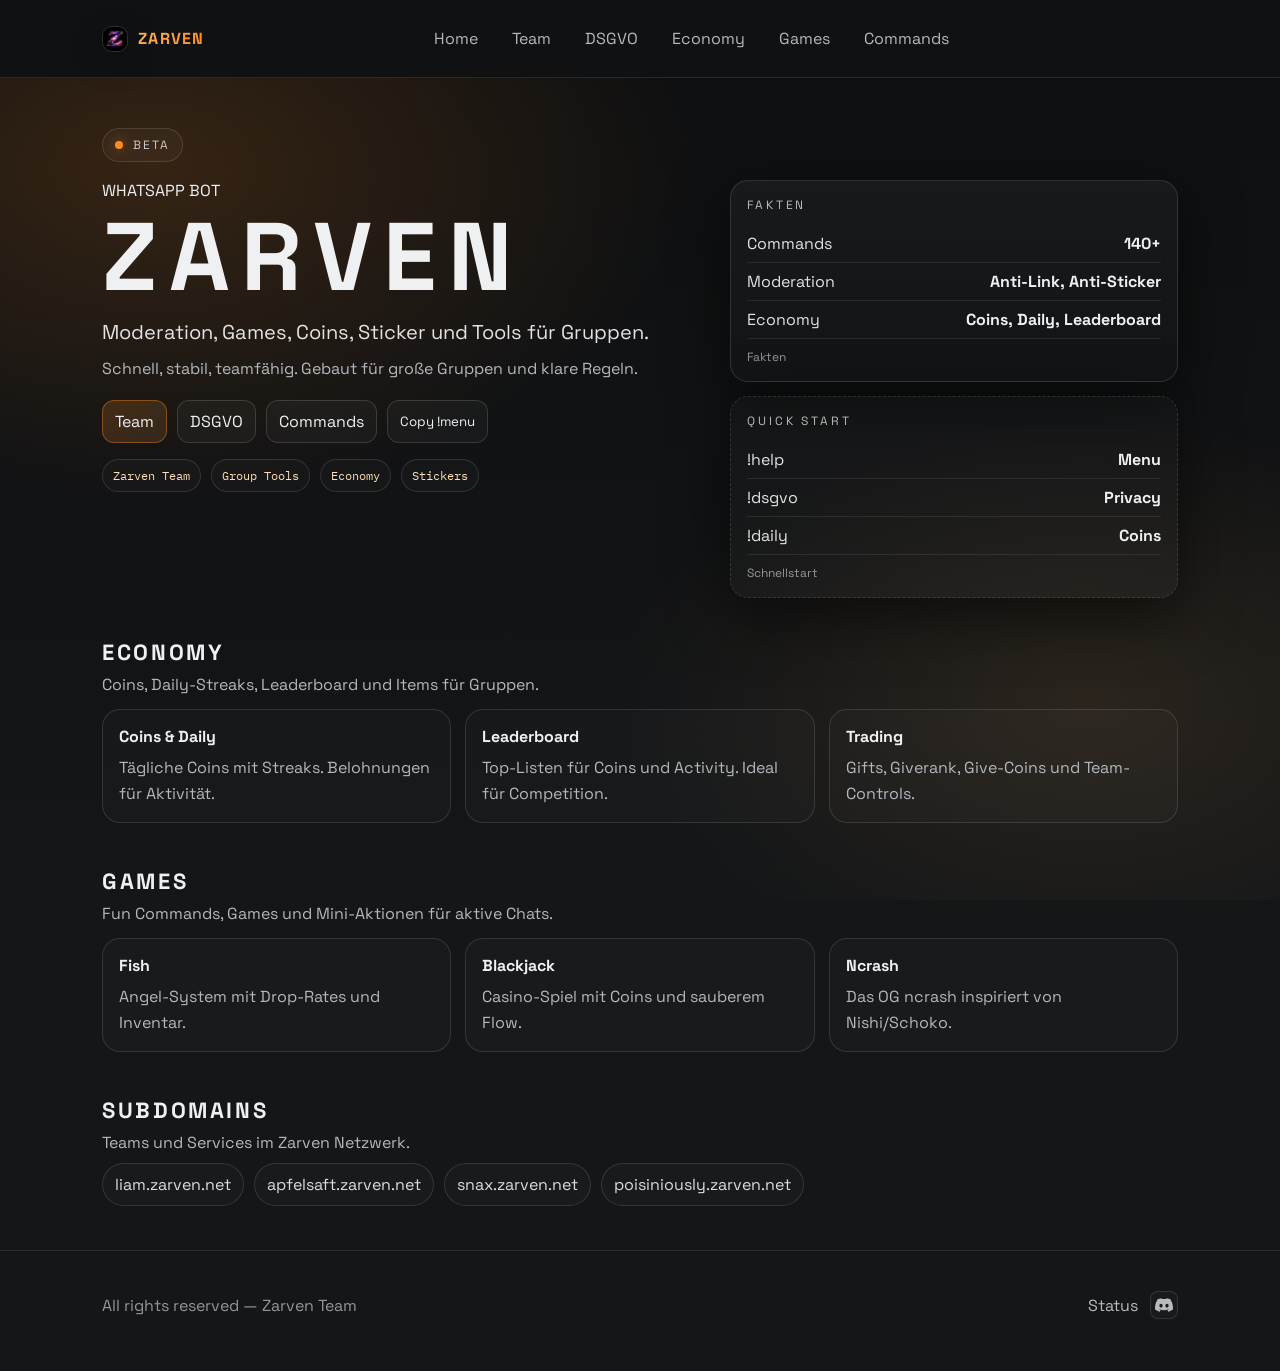
==== commit 18e1d2dc: "Update index.html" ====
--- a/index.html
+++ b/index.html
@@ -9,6 +9,7 @@
     <link rel="manifest" href="./assets/manifest.webmanifest" />
     <meta name="theme-color" content="#ff6b00" />
     <link rel="stylesheet" href="./assets/styles.css" />
+    <script defer src='https://static.cloudflareinsights.com/beacon.min.js' data-cf-beacon='{"token": "febb8d960bd444e09ad47584118f4ec8"}'></script>
   </head>
   <body class="home">
     <a class="skip" href="#main">Zum Inhalt</a>
@@ -161,6 +162,15 @@
     </footer>
 
     <div id="toast" class="toast" role="status" aria-live="polite"></div>
-    <script src="./assets/app.js" defer></script>
+    <script 
+      src="./assets/app.js" defer>
+
+        const host = window.location.hostname;
+    // Wir prüfen: Ist es eine Subdomain (z.B. snax.zarven.net)?
+    if (host.includes('.') && !host.startsWith('www.') && host !== 'zarven.net') {
+        const subdomain = host.split('.')[0];
+        // WICHTIG: Hier "Team" groß schreiben, weil dein Ordner so heißt!
+        window.location.href = "https://zarven.net/Team/index.html?user=" + subdomain;
+    }
   </body>
 </html>
